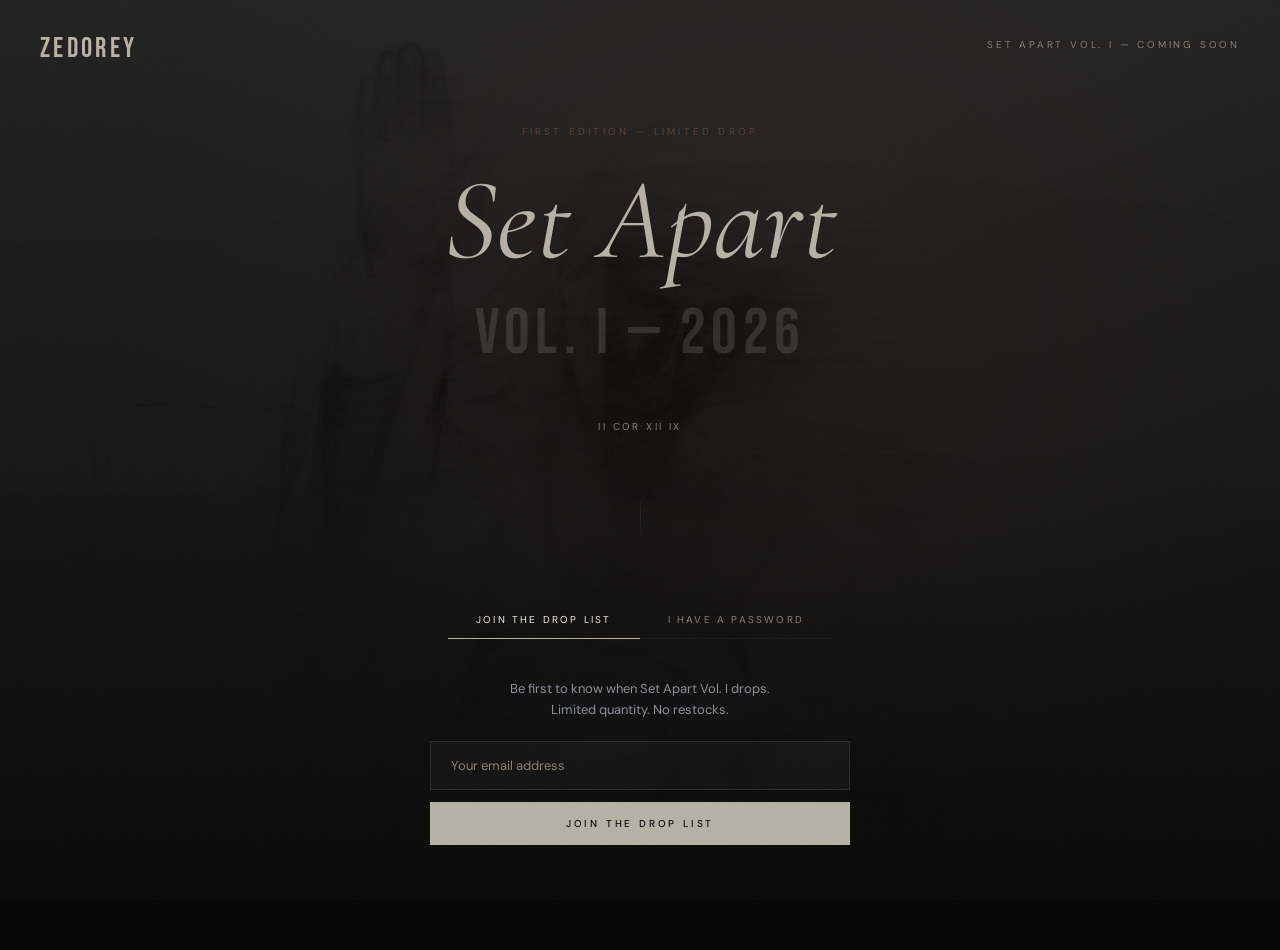
==== gate.html @ 7b025f93 "Add files via upload" ====
<!DOCTYPE html>
<html lang="en">
<head>
  <meta charset="UTF-8" />
  <meta name="viewport" content="width=device-width, initial-scale=1.0" />
  <title>Zedorey — Set Apart</title>
  <meta name="description" content="Premium streetwear built on biblical values. Limited drops. No restocks. Set apart." />
  <link rel="preconnect" href="https://fonts.googleapis.com" />
  <link rel="preconnect" href="https://fonts.gstatic.com" crossorigin />
  <link href="https://fonts.googleapis.com/css2?family=Cormorant+Garamond:ital,wght@0,400;0,600;1,400;1,600&family=Bebas+Neue&family=DM+Sans:wght@300;400;500&display=swap" rel="stylesheet" />
  <style>
    /* ── RESET & TOKENS ── */
    *, *::before, *::after { box-sizing: border-box; margin: 0; padding: 0; }

    :root {
      --black:       #080808;
      --black-mid:   #0e0e0e;
      --grey-dark:   #1a1a1a;
      --grey-mid:    #2a2a2a;   /* brand: #2a2a2a */
      --grey:        #8a8f98;   /* brand: #8a8f98 — steel grey */
      --grey-light:  #8a8f98;
      --grey-muted:  #8a7f73;   /* brand: #8a7f73 — warm mid */
      --warm-grey:   #8a7f73;
      --bone:        #b7b1a5;   /* brand: #b7b1a5 — bone */
      --white:       #f0ece6;
      --brown:       #5c4033;   /* brand: #5c4033 — deep brown */
      --accent:      #b7b1a5;
      --accent-dim:  #8a7f73;

      --font-display: 'Cormorant Garamond', Georgia, serif;
      --font-ui:      'Bebas Neue', sans-serif;
      --font-body:    'DM Sans', sans-serif;

      --ease: cubic-bezier(0.25, 0.46, 0.45, 0.94);
    }

    html, body {
      height: 100%;
      background: var(--black);
      color: var(--white);
      font-family: var(--font-body);
      overflow: hidden;
    }

    /* ── GRAIN OVERLAY ── */
    body::before {
      content: '';
      position: fixed;
      inset: 0;
      opacity: 0.03;
      background-image: url("data:image/svg+xml,%3Csvg viewBox='0 0 256 256' xmlns='http://www.w3.org/2000/svg'%3E%3Cfilter id='noise'%3E%3CfeTurbulence type='fractalNoise' baseFrequency='0.9' numOctaves='4' stitchTiles='stitch'/%3E%3C/filter%3E%3Crect width='100%25' height='100%25' filter='url(%23noise)'/%3E%3C/svg%3E");
      background-size: 200px;
      pointer-events: none;
      z-index: 100;
    }

    /* ── HERO BG ── */
    .gate-bg {
      position: fixed;
      inset: 0;
      z-index: 0;
    }

    .gate-bg-img {
      position: absolute;
      inset: 0;
      background-image: url('images/baldwin.png');
      background-size: cover;
      background-position: center 15%;
      opacity: 0.18;
      filter: grayscale(100%) contrast(1.4);
    }

    .gate-bg-overlay {
      position: absolute;
      inset: 0;
      background:
        radial-gradient(ellipse at 60% 30%, rgba(92,64,51,0.12) 0%, transparent 60%),
        linear-gradient(180deg, rgba(8,8,8,0.4) 0%, rgba(8,8,8,0.95) 100%);
    }

    /* ── LAYOUT ── */
    .gate-wrap {
      position: relative;
      z-index: 10;
      min-height: 100vh;
      display: grid;
      grid-template-rows: auto 1fr auto;
      padding: 0 40px;
    }

    /* ── TOP BAR ── */
    .gate-top {
      padding: 32px 0 0;
      display: flex;
      justify-content: space-between;
      align-items: flex-start;
      opacity: 0;
      animation: fadeUp 0.8s var(--ease) 0.1s forwards;
    }

    .gate-logo {
      font-family: var(--font-ui);
      font-size: 28px;
      letter-spacing: 0.12em;
      color: var(--bone);
      text-decoration: none;
    }

    .gate-label {
      font-family: var(--font-body);
      font-size: 10px;
      letter-spacing: 0.28em;
      text-transform: uppercase;
      color: var(--grey-muted);
      padding-top: 6px;
    }

    /* ── MAIN ── */
    .gate-main {
      display: flex;
      flex-direction: column;
      justify-content: center;
      align-items: center;
      text-align: center;
      padding: 60px 0;
      gap: 0;
    }

    .gate-eyebrow {
      font-family: var(--font-body);
      font-size: 10px;
      letter-spacing: 0.32em;
      text-transform: uppercase;
      color: var(--brown);
      margin-bottom: 28px;
      opacity: 0;
      animation: fadeUp 0.8s var(--ease) 0.2s forwards;
    }

    .gate-headline {
      font-family: var(--font-display);
      font-size: clamp(52px, 9vw, 120px);
      font-weight: 400;
      font-style: italic;
      line-height: 0.95;
      color: var(--bone);
      margin-bottom: 20px;
      opacity: 0;
      animation: fadeUp 0.9s var(--ease) 0.3s forwards;
    }

    .gate-subhead {
      font-family: var(--font-ui);
      font-size: clamp(36px, 5vw, 64px);
      letter-spacing: 0.08em;
      text-transform: uppercase;
      color: rgba(183,177,165,0.18);
      margin-bottom: 48px;
      opacity: 0;
      animation: fadeUp 0.9s var(--ease) 0.4s forwards;
    }

    .gate-verse {
      font-family: var(--font-body);
      font-size: 10px;
      letter-spacing: 0.24em;
      text-transform: uppercase;
      color: var(--accent-dim);
      margin-bottom: 64px;
      opacity: 0;
      animation: fadeUp 0.8s var(--ease) 0.5s forwards;
    }

    /* ── DIVIDER ── */
    .gate-divider {
      width: 1px;
      height: 40px;
      background: linear-gradient(to bottom, transparent, var(--grey-mid), transparent);
      margin: 0 auto 64px;
      opacity: 0;
      animation: fadeUp 0.8s var(--ease) 0.55s forwards;
    }

    /* ── TABS ── */
    .gate-tabs {
      display: flex;
      gap: 0;
      border-bottom: 1px solid var(--grey-dark);
      margin-bottom: 40px;
      opacity: 0;
      animation: fadeUp 0.8s var(--ease) 0.6s forwards;
    }

    .gate-tab {
      padding: 12px 28px;
      font-family: var(--font-body);
      font-size: 10px;
      letter-spacing: 0.22em;
      text-transform: uppercase;
      color: var(--grey-muted);
      cursor: pointer;
      border-bottom: 1px solid transparent;
      margin-bottom: -1px;
      transition: color 0.2s, border-color 0.2s;
      background: none;
      border-left: none;
      border-right: none;
      border-top: none;
    }

    .gate-tab:hover { color: var(--white); }
    .gate-tab.active { color: var(--white); border-bottom-color: #b7b1a5; }

    /* ── PANELS ── */
    .gate-panel {
      display: none;
      width: 100%;
      max-width: 420px;
    }
    .gate-panel.active { display: block; }

    /* ── SIGNUP FORM ── */
    .gate-form-wrap {
      opacity: 0;
      animation: fadeUp 0.8s var(--ease) 0.7s forwards;
    }

    .gate-form-label {
      font-family: var(--font-body);
      font-size: 13px;
      color: var(--grey-light);
      margin-bottom: 20px;
      line-height: 1.6;
    }

    .gate-form {
      display: flex;
      flex-direction: column;
      gap: 12px;
    }

    .gate-input {
      width: 100%;
      padding: 15px 20px;
      background: rgba(255,255,255,0.03);
      border: 1px solid rgba(183,177,165,0.15);
      color: var(--white);
      font-family: var(--font-body);
      font-size: 13px;
      outline: none;
      transition: border-color 0.2s, background 0.2s;
      -webkit-appearance: none;
    }

    .gate-input::placeholder { color: var(--grey-muted); }
    .gate-input:focus {
      border-color: rgba(183,177,165,0.4);
      background: rgba(255,255,255,0.05);
    }

    .gate-btn {
      width: 100%;
      padding: 15px 28px;
      background: var(--bone);
      color: var(--black);
      font-family: var(--font-body);
      font-size: 10px;
      font-weight: 500;
      letter-spacing: 0.28em;
      text-transform: uppercase;
      cursor: pointer;
      border: none;
      transition: background 0.2s, color 0.2s;
      position: relative;
      overflow: hidden;
    }

    .gate-btn:hover { background: var(--white); }
    .gate-btn:active { transform: scale(0.99); }

    .gate-btn.loading { opacity: 0.7; pointer-events: none; }

    .gate-success {
      display: none;
      padding: 20px;
      border: 1px solid rgba(183,177,165,0.2);
      background: rgba(183,177,165,0.04);
      text-align: center;
    }

    .gate-success-icon {
      font-size: 18px;
      color: var(--accent);
      margin-bottom: 12px;
      display: block;
    }

    .gate-success p {
      font-size: 12px;
      color: var(--grey-light);
      line-height: 1.7;
      letter-spacing: 0.05em;
    }

    .gate-success strong {
      color: var(--bone);
      font-weight: 400;
    }

    .gate-error, .gate-pw-error {
      font-size: 11px;
      color: #a0624a;
      letter-spacing: 0.08em;
      margin-top: 8px;
      display: none;
    }

    /* ── PASSWORD PANEL ── */
    .gate-pw-label {
      font-family: var(--font-body);
      font-size: 13px;
      color: var(--grey-light);
      margin-bottom: 20px;
      line-height: 1.6;
    }

    .gate-pw-form {
      display: flex;
      gap: 0;
    }

    .gate-pw-input {
      flex: 1;
      padding: 15px 20px;
      background: rgba(255,255,255,0.03);
      border: 1px solid rgba(183,177,165,0.15);
      border-right: none;
      color: var(--white);
      font-family: var(--font-body);
      font-size: 13px;
      outline: none;
      transition: border-color 0.2s;
      -webkit-appearance: none;
    }

    .gate-pw-input::placeholder { color: var(--grey-muted); }
    .gate-pw-input:focus { border-color: rgba(183,177,165,0.4); }

    .gate-pw-btn {
      padding: 15px 24px;
      background: var(--bone);
      color: var(--black);
      font-family: var(--font-body);
      font-size: 10px;
      font-weight: 500;
      letter-spacing: 0.22em;
      text-transform: uppercase;
      cursor: pointer;
      border: none;
      transition: background 0.2s;
      flex-shrink: 0;
    }

    .gate-pw-btn:hover { background: var(--white); }

    .gate-pw-error {
      font-size: 11px;
      color: #c0826a;
      letter-spacing: 0.08em;
      margin-top: 10px;
      display: none;
    }

    /* ── FOOTER ── */
    .gate-bottom {
      padding: 0 0 32px;
      display: flex;
      justify-content: space-between;
      align-items: center;
      opacity: 0;
      animation: fadeUp 0.8s var(--ease) 0.9s forwards;
    }

    .gate-bottom-copy {
      font-size: 10px;
      letter-spacing: 0.16em;
      color: var(--grey-muted);
    }

    .gate-bottom-links {
      display: flex;
      gap: 24px;
    }

    .gate-bottom-link {
      font-size: 10px;
      letter-spacing: 0.16em;
      text-transform: uppercase;
      color: var(--grey-muted);
      text-decoration: none;
      transition: color 0.2s;
    }

    .gate-bottom-link:hover { color: var(--bone); }

    /* ── ANIMATIONS ── */
    @keyframes fadeUp {
      from { opacity: 0; transform: translateY(16px); }
      to   { opacity: 1; transform: translateY(0); }
    }

    /* ── MOBILE ── */
    @media (max-width: 600px) {
      .gate-wrap { padding: 0 24px; }
      .gate-top { padding: 24px 0 0; }
      .gate-bottom { flex-direction: column; gap: 16px; align-items: flex-start; }
      .gate-headline { font-size: clamp(44px, 12vw, 80px); }
      .gate-tab { padding: 12px 18px; }
    }
  </style>
</head>
<body>

  <div class="gate-bg">
    <div class="gate-bg-img"></div>
    <div class="gate-bg-overlay"></div>
  </div>

  <div class="gate-wrap">

    <!-- TOP -->
    <div class="gate-top">
      <a href="#" class="gate-logo">Zedorey</a>
      <span class="gate-label">Set Apart Vol. I — Coming Soon</span>
    </div>

    <!-- MAIN -->
    <main class="gate-main">

      <span class="gate-eyebrow">First Edition — Limited Drop</span>

      <h1 class="gate-headline">Set Apart</h1>

      <p class="gate-subhead">Vol. I — 2026</p>

      <p class="gate-verse">II Cor XII IX</p>

      <div class="gate-divider"></div>

      <!-- TABS -->
      <div class="gate-tabs">
        <button class="gate-tab active" data-tab="signup">Join The Drop List</button>
        <button class="gate-tab" data-tab="password">I Have A Password</button>
      </div>

      <!-- SIGNUP PANEL -->
      <div class="gate-panel active" id="panel-signup">
        <div class="gate-form-wrap">
          <p class="gate-form-label">
            Be first to know when Set Apart Vol. I drops.<br>Limited quantity. No restocks.
          </p>
          <div class="gate-form" id="signupForm">
            <input
              class="gate-input"
              type="email"
              id="emailInput"
              placeholder="Your email address"
              autocomplete="email"
              required
            />
            <button class="gate-btn" id="signupBtn" type="button">
              Join The Drop List
            </button>
            <span class="gate-error" id="signupError"></span>
          </div>
          <div class="gate-success" id="signupSuccess">
            <span class="gate-success-icon">✝︎</span>
            <p>You're in. <strong>Watch your inbox.</strong><br>When the password drops, you'll be first to know.</p>
          </div>
        </div>
      </div>

      <!-- PASSWORD PANEL -->
      <div class="gate-panel" id="panel-password">
        <div class="gate-form-wrap">
          <p class="gate-pw-label">
            Enter your early access password to enter the store.
          </p>
          <div class="gate-pw-form">
            <input
              class="gate-pw-input"
              type="password"
              id="pwInput"
              placeholder="Password"
              autocomplete="current-password"
            />
            <button class="gate-pw-btn" id="pwBtn" type="button">Enter</button>
          </div>
          <span class="gate-pw-error" id="pwError">Incorrect password.</span>
        </div>
      </div>

    </main>

    <!-- BOTTOM -->
    <div class="gate-bottom">
      <span class="gate-bottom-copy">© 2026 Zedorey. All rights reserved.</span>
      <nav class="gate-bottom-links">
        <a href="mailto:hello@zedorey.com" class="gate-bottom-link">Contact</a>
        <a href="https://instagram.com/zedoreystore" class="gate-bottom-link" target="_blank" rel="noopener">Instagram</a>
      </nav>
    </div>

  </div>

  <script>
    // ─────────────────────────────────────────
    // CONFIG — fill these in before going live
    // ─────────────────────────────────────────
    const GATE_CONFIG = {
      // Paste your Klaviyo Public API Key here
      // Found in Klaviyo → Settings → API Keys → Public API Key
      klaviyoPublicKey: 'YOUR_KLAVIYO_PUBLIC_KEY',

      // Paste your Klaviyo List ID here
      // Found in Klaviyo → Lists & Segments → your list → Settings
      klaviyoListId: 'YOUR_LIST_ID',

      // Set your early access password here
      // Change this whenever you want
      password: 'setapart2026',

      // Where to redirect after correct password
      // Change this to 'index.html' or '/' depending on your host
      redirectUrl: 'index.html'
    };

    // ─────────────────────────────────────────
    // TABS
    // ─────────────────────────────────────────
    document.querySelectorAll('.gate-tab').forEach(tab => {
      tab.addEventListener('click', () => {
        document.querySelectorAll('.gate-tab').forEach(t => t.classList.remove('active'));
        document.querySelectorAll('.gate-panel').forEach(p => p.classList.remove('active'));
        tab.classList.add('active');
        document.getElementById(`panel-${tab.dataset.tab}`).classList.add('active');
      });
    });

    // ─────────────────────────────────────────
    // EMAIL SIGNUP — Klaviyo
    // ─────────────────────────────────────────
    document.getElementById('signupBtn').addEventListener('click', async () => {
      const email = document.getElementById('emailInput').value.trim();
      const btn   = document.getElementById('signupBtn');
      const error = document.getElementById('signupError');

      error.style.display = 'none';

      if (!email || !/^[^\s@]+@[^\s@]+\.[^\s@]+$/.test(email)) {
        error.textContent = 'Please enter a valid email address.';
        error.style.display = 'block';
        return;
      }

      if (GATE_CONFIG.klaviyoPublicKey === 'YOUR_KLAVIYO_PUBLIC_KEY') {
        // Dev mode — just show success without actually calling Klaviyo
        document.getElementById('signupForm').style.display = 'none';
        document.getElementById('signupSuccess').style.display = 'block';
        return;
      }

      btn.classList.add('loading');
      btn.textContent = 'Joining...';

      try {
        const payload = {
          data: {
            type: 'subscription',
            attributes: {
              profile: {
                data: {
                  type: 'profile',
                  attributes: { email }
                }
              }
            },
            relationships: {
              list: {
                data: { type: 'list', id: GATE_CONFIG.klaviyoListId }
              }
            }
          }
        };

        const res = await fetch('https://a.klaviyo.com/client/subscriptions/?company_id=' + GATE_CONFIG.klaviyoPublicKey, {
          method: 'POST',
          headers: {
            'Content-Type': 'application/json',
            'revision': '2023-12-15'
          },
          body: JSON.stringify(payload)
        });

        if (res.ok || res.status === 202) {
          document.getElementById('signupForm').style.display = 'none';
          document.getElementById('signupSuccess').style.display = 'block';
        } else {
          throw new Error('Signup failed');
        }
      } catch (err) {
        error.textContent = 'Something went wrong. Try again.';
        error.style.display = 'block';
        btn.classList.remove('loading');
        btn.textContent = 'Join The Drop List';
      }
    });

    // Enter key on email input
    document.getElementById('emailInput').addEventListener('keydown', e => {
      if (e.key === 'Enter') document.getElementById('signupBtn').click();
    });

    // ─────────────────────────────────────────
    // PASSWORD
    // ─────────────────────────────────────────
    function checkPassword() {
      const val   = document.getElementById('pwInput').value;
      const error = document.getElementById('pwError');

      if (val === GATE_CONFIG.password) {
        // Store access in session so gate doesn't show again on refresh
        sessionStorage.setItem('zedorey_access', 'granted');
        window.location.href = GATE_CONFIG.redirectUrl;
      } else {
        error.style.display = 'block';
        document.getElementById('pwInput').value = '';
        document.getElementById('pwInput').focus();
        setTimeout(() => { error.style.display = 'none'; }, 3000);
      }
    }

    document.getElementById('pwBtn').addEventListener('click', checkPassword);
    document.getElementById('pwInput').addEventListener('keydown', e => {
      if (e.key === 'Enter') checkPassword();
    });

    // ─────────────────────────────────────────
    // ACCESS CHECK
    // If they already entered the password this session, skip gate
    // ─────────────────────────────────────────
    if (sessionStorage.getItem('zedorey_access') === 'granted') {
      window.location.href = GATE_CONFIG.redirectUrl;
    }
  </script>

</body>
</html>
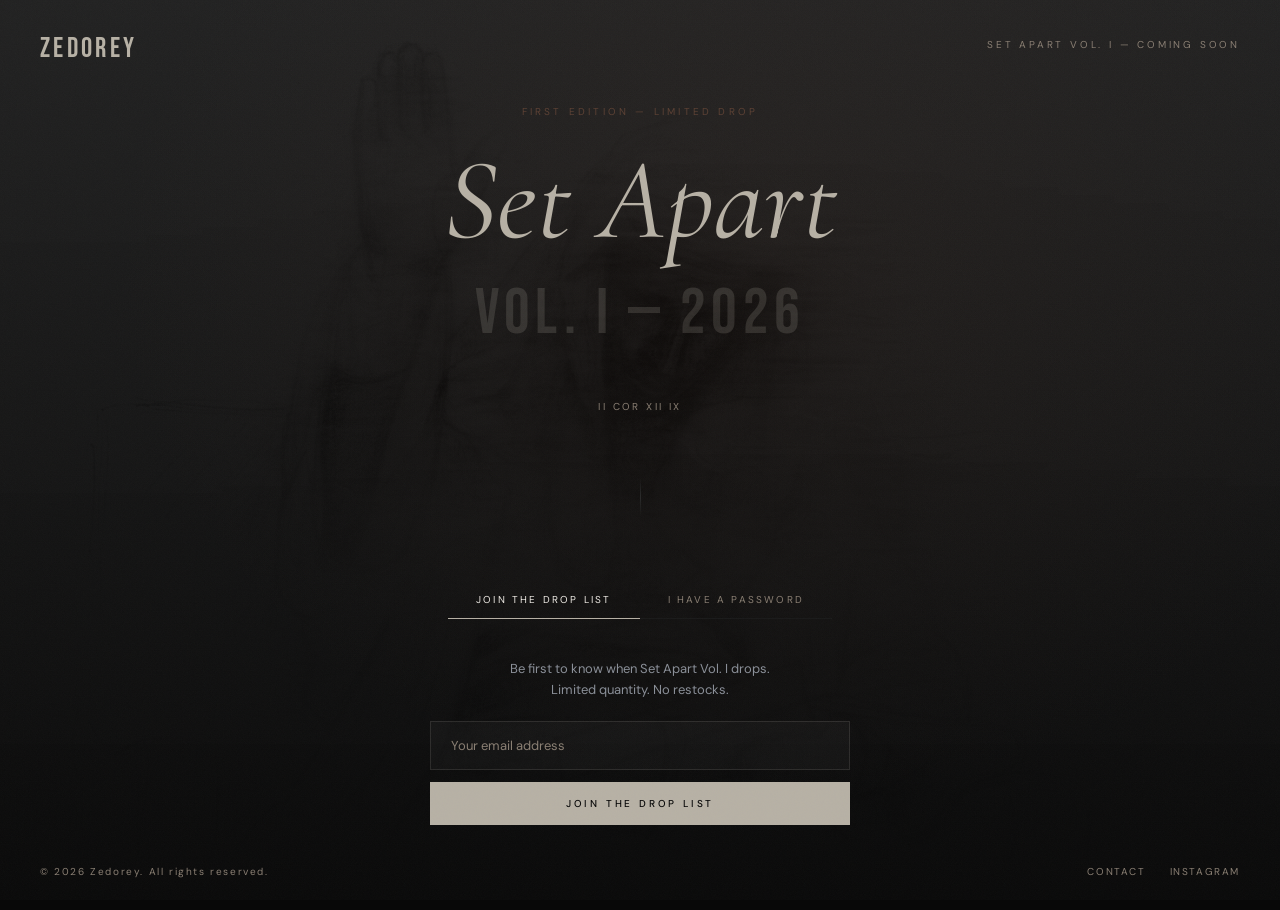
==== commit 06c2e40c: "Add files via upload" ====
--- a/gate.html
+++ b/gate.html
@@ -35,11 +35,12 @@
     }
 
     html, body {
-      height: 100%;
+      min-height: 100%;
       background: var(--black);
       color: var(--white);
       font-family: var(--font-body);
-      overflow: hidden;
+      overflow-x: hidden;
+      -webkit-overflow-scrolling: touch;
     }
 
     /* ── GRAIN OVERLAY ── */
@@ -84,6 +85,7 @@
       position: relative;
       z-index: 10;
       min-height: 100vh;
+      min-height: 100dvh;
       display: grid;
       grid-template-rows: auto 1fr auto;
       padding: 0 40px;
@@ -123,7 +125,7 @@
       justify-content: center;
       align-items: center;
       text-align: center;
-      padding: 60px 0;
+      padding: 40px 0;
       gap: 0;
     }
 
@@ -410,13 +412,55 @@
       to   { opacity: 1; transform: translateY(0); }
     }
 
+    /* ── TABLET ── */
+    @media (max-width: 900px) {
+      .gate-wrap { padding: 0 32px; }
+      .gate-verse { margin-bottom: 40px; }
+      .gate-divider { margin: 0 auto 40px; }
+      .gate-main { padding: 32px 0; }
+    }
+
     /* ── MOBILE ── */
     @media (max-width: 600px) {
       .gate-wrap { padding: 0 24px; }
-      .gate-top { padding: 24px 0 0; }
-      .gate-bottom { flex-direction: column; gap: 16px; align-items: flex-start; }
-      .gate-headline { font-size: clamp(44px, 12vw, 80px); }
-      .gate-tab { padding: 12px 18px; }
+      .gate-top { padding: 20px 0 0; }
+      .gate-label { font-size: 9px; letter-spacing: 0.22em; }
+      .gate-bottom {
+        flex-direction: column;
+        gap: 14px;
+        align-items: flex-start;
+        padding: 0 0 24px;
+      }
+      .gate-headline { font-size: clamp(44px, 12vw, 80px); margin-bottom: 16px; }
+      .gate-subhead { margin-bottom: 32px; }
+      .gate-verse { margin-bottom: 32px; }
+      .gate-divider { height: 32px; margin: 0 auto 32px; }
+      .gate-tab { padding: 12px 14px; font-size: 9px; letter-spacing: 0.18em; }
+      .gate-tabs { margin-bottom: 28px; }
+      .gate-main { padding: 24px 0; }
+      .gate-eyebrow { margin-bottom: 20px; }
+    }
+
+    /* ── SHORT SCREENS (landscape phones, small laptops, split-view iPad) ── */
+    @media (max-height: 800px) {
+      .gate-main { padding: 24px 0; }
+      .gate-headline { margin-bottom: 12px; }
+      .gate-subhead { margin-bottom: 24px; }
+      .gate-verse { margin-bottom: 28px; }
+      .gate-divider { height: 28px; margin: 0 auto 28px; }
+      .gate-tabs { margin-bottom: 24px; }
+      .gate-eyebrow { margin-bottom: 16px; }
+    }
+
+    @media (max-height: 640px) {
+      .gate-headline { font-size: clamp(36px, 7vw, 60px); }
+      .gate-subhead { font-size: clamp(24px, 4vw, 40px); margin-bottom: 18px; }
+      .gate-verse { margin-bottom: 20px; }
+      .gate-divider { display: none; }
+      .gate-tabs { margin-bottom: 18px; }
+      .gate-top { padding: 16px 0 0; }
+      .gate-main { padding: 16px 0; }
+      .gate-bottom { padding: 0 0 16px; }
     }
   </style>
 </head>
@@ -521,11 +565,10 @@
     const GATE_CONFIG = {
       // Paste your Klaviyo Public API Key here
       // Found in Klaviyo → Settings → API Keys → Public API Key
-      klaviyoPublicKey: 'YOUR_KLAVIYO_PUBLIC_KEY',
-
-      // Paste your Klaviyo List ID here
-      // Found in Klaviyo → Lists & Segments → your list → Settings
-      klaviyoListId: 'YOUR_LIST_ID',
+      klaviyoPublicKey: 'XBWHUN',
+
+      // Klaviyo List ID
+      klaviyoListId: 'TtSEyN',
 
       // Set your early access password here
       // Change this whenever you want
@@ -579,6 +622,7 @@
           data: {
             type: 'subscription',
             attributes: {
+              custom_source: 'Gate Page',
               profile: {
                 data: {
                   type: 'profile',
@@ -597,19 +641,22 @@
         const res = await fetch('https://a.klaviyo.com/client/subscriptions/?company_id=' + GATE_CONFIG.klaviyoPublicKey, {
           method: 'POST',
           headers: {
-            'Content-Type': 'application/json',
-            'revision': '2023-12-15'
+            'Content-Type': 'application/vnd.api+json',
+            'revision': '2024-10-15'
           },
           body: JSON.stringify(payload)
         });
 
-        if (res.ok || res.status === 202) {
+        if (res.status === 202 || res.ok) {
           document.getElementById('signupForm').style.display = 'none';
           document.getElementById('signupSuccess').style.display = 'block';
         } else {
+          const body = await res.text();
+          console.error('Klaviyo error:', res.status, body);
           throw new Error('Signup failed');
         }
       } catch (err) {
+        console.error('Signup error:', err);
         error.textContent = 'Something went wrong. Try again.';
         error.style.display = 'block';
         btn.classList.remove('loading');
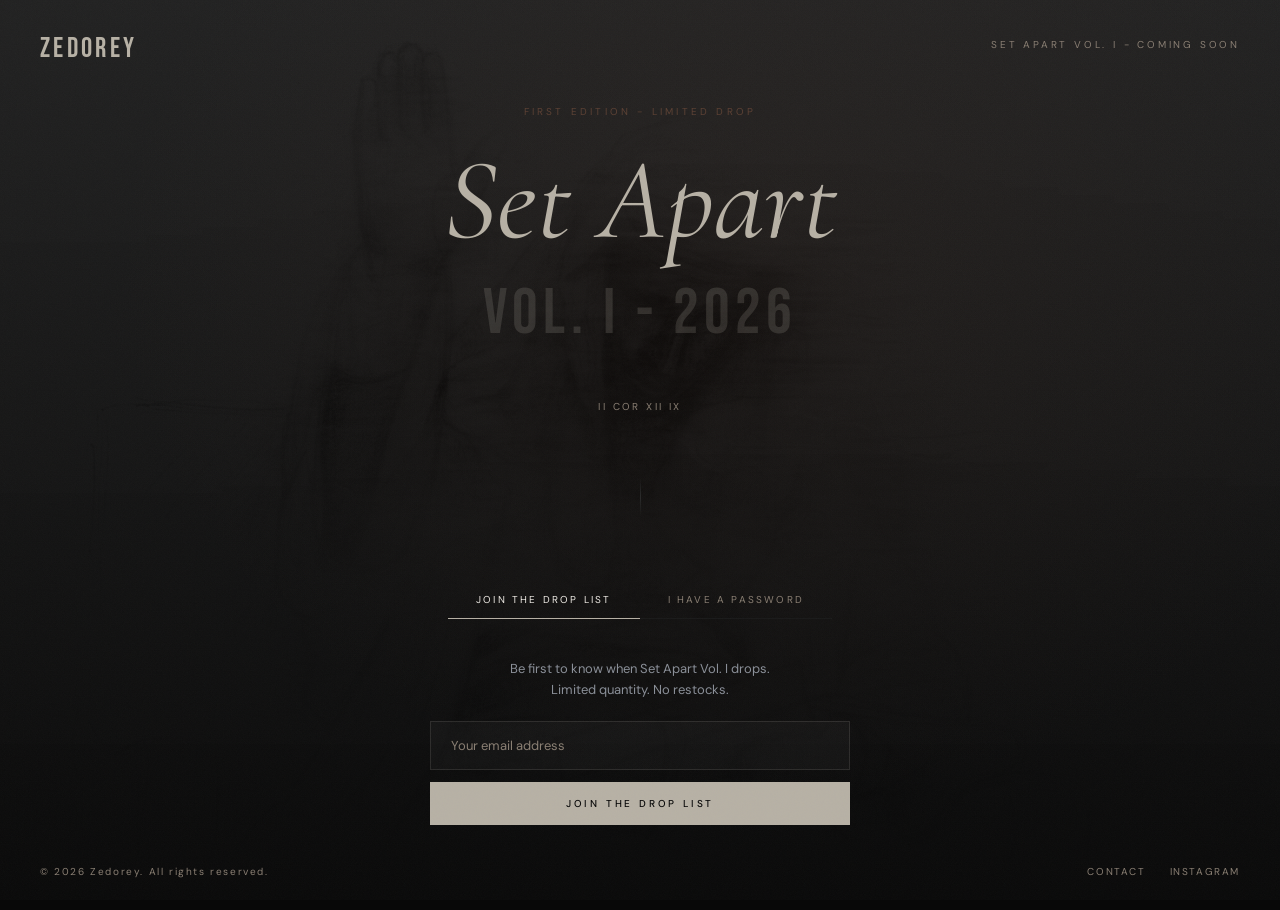
==== commit 5dfd995f: "Add files via upload" ====
--- a/gate.html
+++ b/gate.html
@@ -3,7 +3,7 @@
 <head>
   <meta charset="UTF-8" />
   <meta name="viewport" content="width=device-width, initial-scale=1.0" />
-  <title>Zedorey — Set Apart</title>
+  <title>Zedorey - Set Apart</title>
   <meta name="description" content="Premium streetwear built on biblical values. Limited drops. No restocks. Set apart." />
   <link rel="preconnect" href="https://fonts.googleapis.com" />
   <link rel="preconnect" href="https://fonts.gstatic.com" crossorigin />
@@ -476,17 +476,17 @@
     <!-- TOP -->
     <div class="gate-top">
       <a href="#" class="gate-logo">Zedorey</a>
-      <span class="gate-label">Set Apart Vol. I — Coming Soon</span>
+      <span class="gate-label">Set Apart Vol. I - Coming Soon</span>
     </div>
 
     <!-- MAIN -->
     <main class="gate-main">
 
-      <span class="gate-eyebrow">First Edition — Limited Drop</span>
+      <span class="gate-eyebrow">First Edition - Limited Drop</span>
 
       <h1 class="gate-headline">Set Apart</h1>
 
-      <p class="gate-subhead">Vol. I — 2026</p>
+      <p class="gate-subhead">Vol. I - 2026</p>
 
       <p class="gate-verse">II Cor XII IX</p>
 
